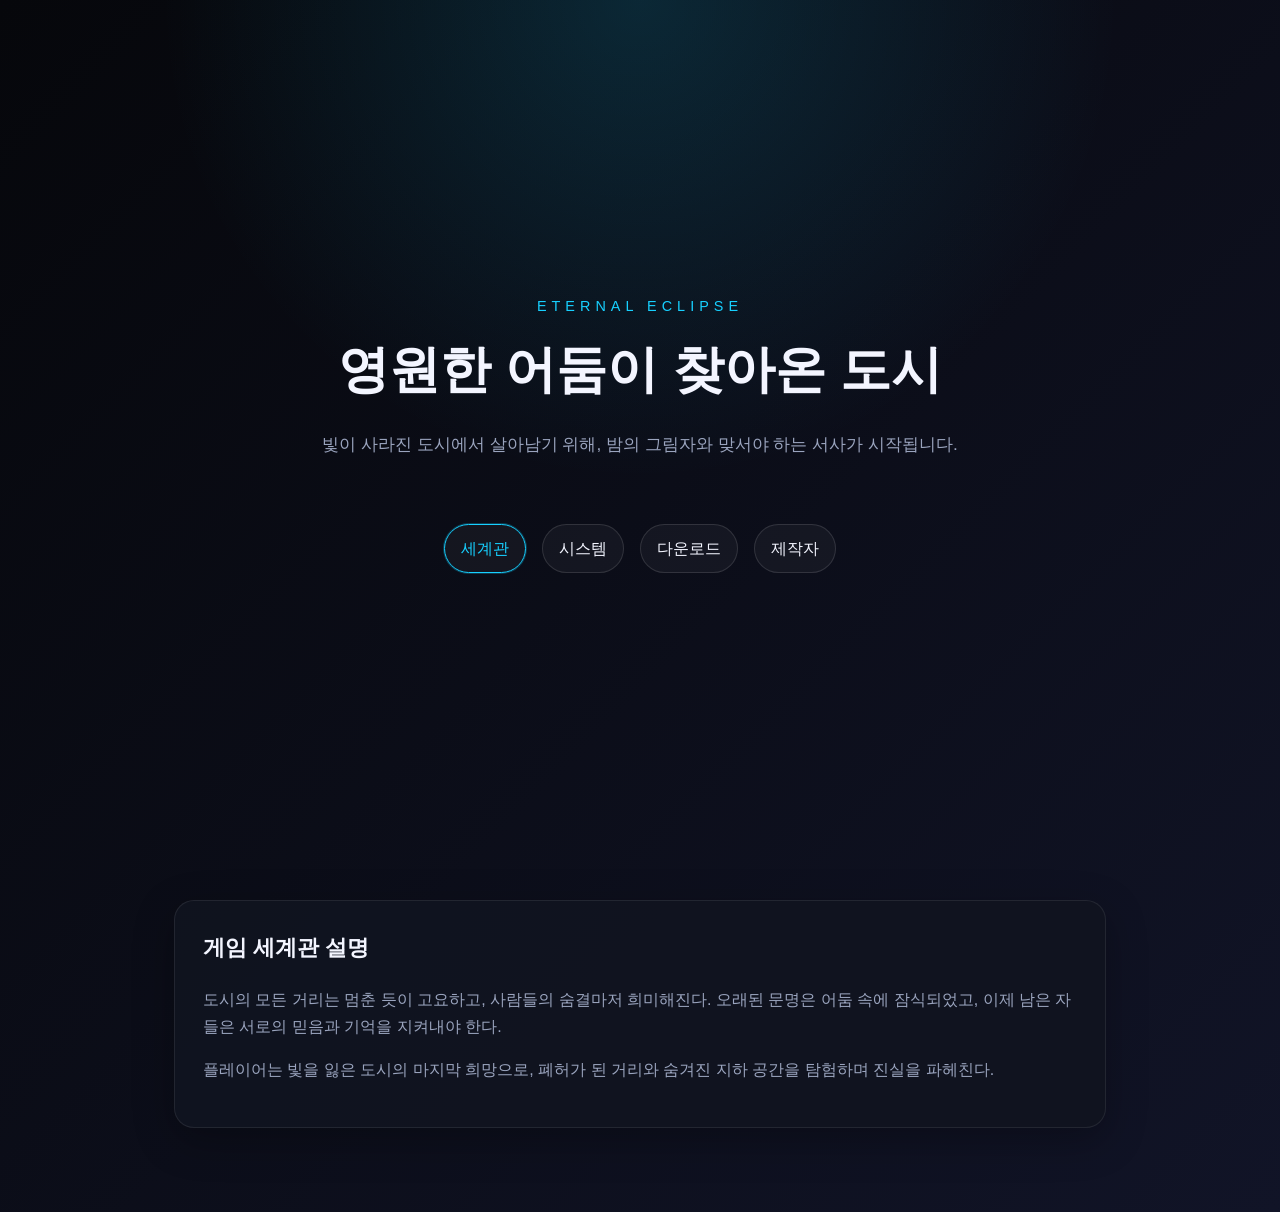
==== Page/index.html @ 592f7f51 "[Init] Base Page Base Init" ====
<!DOCTYPE html>
<html lang="ko">
  <head>
    <meta charset="UTF-8" />
    <meta name="viewport" content="width=device-width, initial-scale=1.0" />
    <title>Eternal Eclipse</title>
    <meta
      name="description"
      content="영원한 어둠이 찾아온 도시, Eternal Eclipse의 게임 소개 페이지"
    />
    <link rel="stylesheet" href="styles.css" />
  </head>
  <body>
    <header class="hero">
      <div class="hero-content">
        <p class="eyebrow">Eternal Eclipse</p>
        <h1>영원한 어둠이 찾아온 도시</h1>
        <p class="hero-text">
          빛이 사라진 도시에서 살아남기 위해, 밤의 그림자와 맞서야 하는
          서사가 시작됩니다.
        </p>
      </div>

      <nav class="top-nav" aria-label="게임 소개 메뉴">
        <button class="nav-link active" data-tab="world" type="button">세계관</button>
        <button class="nav-link" data-tab="system" type="button">시스템</button>
        <button class="nav-link" data-tab="download" type="button">다운로드</button>
        <button class="nav-link" data-tab="credits" type="button">제작자</button>
      </nav>
    </header>

    <main>
      <section class="card tab-panel active" data-panel="world">
        <h2>게임 세계관 설명</h2>
        <p>
          도시의 모든 거리는 멈춘 듯이 고요하고, 사람들의 숨결마저 희미해진다.
          오래된 문명은 어둠 속에 잠식되었고, 이제 남은 자들은 서로의 믿음과
          기억을 지켜내야 한다.
        </p>
        <p>
          플레이어는 빛을 잃은 도시의 마지막 희망으로, 폐허가 된 거리와
          숨겨진 지하 공간을 탐험하며 진실을 파헤친다.
        </p>
      </section>

      <section class="card tab-panel" data-panel="system">
        <h2>게임 시스템 설명</h2>
        <ul class="feature-list">
          <li>탐험 중심의 서사형 진행</li>
          <li>자원 관리와 위험한 선택의 갈등</li>
          <li>상황에 따라 달라지는 전투와 회피 시스템</li>
          <li>도시의 여러 구역을 탐색하며 숨겨진 비밀 발견</li>
        </ul>
      </section>

      <section class="card tab-panel" data-panel="download">
        <h2>게임 다운로드</h2>
        <p>
          현재는 PC 버전 중심으로 준비되었고, 모바일 버전은 이후 확장할 수 있도록
          구조를 미리 분리해 두었습니다.
        </p>
        <div class="download-grid">
          <article class="download-card">
            <h3>PC 버전</h3>
            <p>Windows용 실행 파일을 제공합니다.</p>
            <a href="#" class="button primary">PC 다운로드</a>
          </article>
          <article class="download-card">
            <h3>모바일 버전</h3>
            <p>Android / iOS용 배포는 향후 업데이트 예정입니다.</p>
            <a href="#" class="button secondary disabled">준비 중</a>
          </article>
        </div>
      </section>

      <section class="card tab-panel" data-panel="credits">
        <h2>게임 제작자 탭</h2>
        <p>
          제작: 팀 Eclipse<br />
          기획/디자인: [이름 입력]<br />
          프로그래밍: [이름 입력]<br />
          아트/사운드: [이름 입력]
        </p>
      </section>
    </main>

    <script>
      const tabs = document.querySelectorAll('.nav-link, .button[data-tab]');
      const panels = document.querySelectorAll('.tab-panel');

      tabs.forEach((tab) => {
        tab.addEventListener('click', () => {
          const target = tab.dataset.tab;

          tabs.forEach((button) => button.classList.toggle('active', button === tab));
          panels.forEach((panel) => {
            panel.classList.toggle('active', panel.dataset.panel === target);
          });
        });
      });
    </script>
  </body>
</html>
---- Page/styles.css ----
:root {
  color-scheme: dark;
  --bg: #06070b;
  --panel: rgba(17, 20, 32, 0.92);
  --text: #f3f5ff;
  --muted: #9aa4be;
  --accent: #7b5cff;
  --accent-2: #17d0ff;
}

* {
  box-sizing: border-box;
}

body {
  margin: 0;
  font-family: "Pretendard", "Noto Sans KR", Arial, sans-serif;
  color: var(--text);
  background:
    radial-gradient(circle at top, rgba(23, 208, 255, 0.15), transparent 35%),
    linear-gradient(135deg, #06070b 0%, #111427 100%);
  line-height: 1.7;
}

.hero {
  min-height: 100vh;
  padding: 24px 24px 60px;
  display: flex;
  flex-direction: column;
  justify-content: center;
}

.top-nav {
  display: flex;
  justify-content: center;
  gap: 16px;
  flex-wrap: wrap;
  margin-top: 36px;
  margin-bottom: 12px;
}

.nav-link,
.button {
  font: inherit;
  border: 1px solid rgba(255, 255, 255, 0.12);
  border-radius: 999px;
  background: rgba(255, 255, 255, 0.04);
  color: var(--text);
  cursor: pointer;
  transition: 0.2s ease;
}

.nav-link {
  padding: 10px 16px;
}

.nav-link:hover,
.button:hover {
  border-color: var(--accent-2);
  color: var(--accent-2);
}

.nav-link.active {
  border-color: var(--accent-2);
  color: var(--accent-2);
  box-shadow: 0 0 0 1px rgba(23, 208, 255, 0.25);
}

.hero-content {
  max-width: 780px;
  margin: 0 auto;
  text-align: center;
}

.eyebrow {
  letter-spacing: 0.35em;
  text-transform: uppercase;
  color: var(--accent-2);
  font-size: 0.9rem;
  margin-bottom: 8px;
}

h1 {
  font-size: clamp(2.3rem, 4vw, 3.7rem);
  margin: 0 0 16px;
}

.hero-text {
  font-size: 1.08rem;
  color: var(--muted);
  margin-bottom: 28px;
}

.button {
  display: inline-block;
  padding: 12px 20px;
  text-decoration: none;
  font-weight: 700;
  margin-top: 8px;
}

.button.primary {
  background: linear-gradient(90deg, var(--accent), var(--accent-2));
  color: #fff;
}

.button.secondary {
  background: transparent;
  color: var(--text);
}

.button.disabled {
  opacity: 0.65;
  cursor: not-allowed;
  pointer-events: none;
}

main {
  max-width: 980px;
  margin: 0 auto;
  padding: 0 24px 60px;
}

.card {
  background: var(--panel);
  border: 1px solid rgba(255, 255, 255, 0.08);
  border-radius: 20px;
  padding: 28px;
  margin-bottom: 24px;
  box-shadow: 0 12px 40px rgba(0, 0, 0, 0.28);
}

.card h2 {
  margin-top: 0;
  font-size: 1.4rem;
}

.card p,
.card li {
  color: var(--muted);
}

.tab-panel {
  display: none;
}

.tab-panel.active {
  display: block;
}

.feature-list {
  padding-left: 20px;
}

.download-grid {
  display: grid;
  grid-template-columns: repeat(2, minmax(0, 1fr));
  gap: 16px;
  margin-top: 20px;
}

.download-card {
  padding: 18px;
  border: 1px solid rgba(255, 255, 255, 0.1);
  border-radius: 16px;
  background: rgba(255, 255, 255, 0.03);
}

.download-card h3 {
  margin-top: 0;
}

@media (max-width: 640px) {
  .hero {
    padding: 18px 16px 44px;
  }

  .card {
    padding: 22px;
  }

  .download-grid {
    grid-template-columns: 1fr;
  }
}
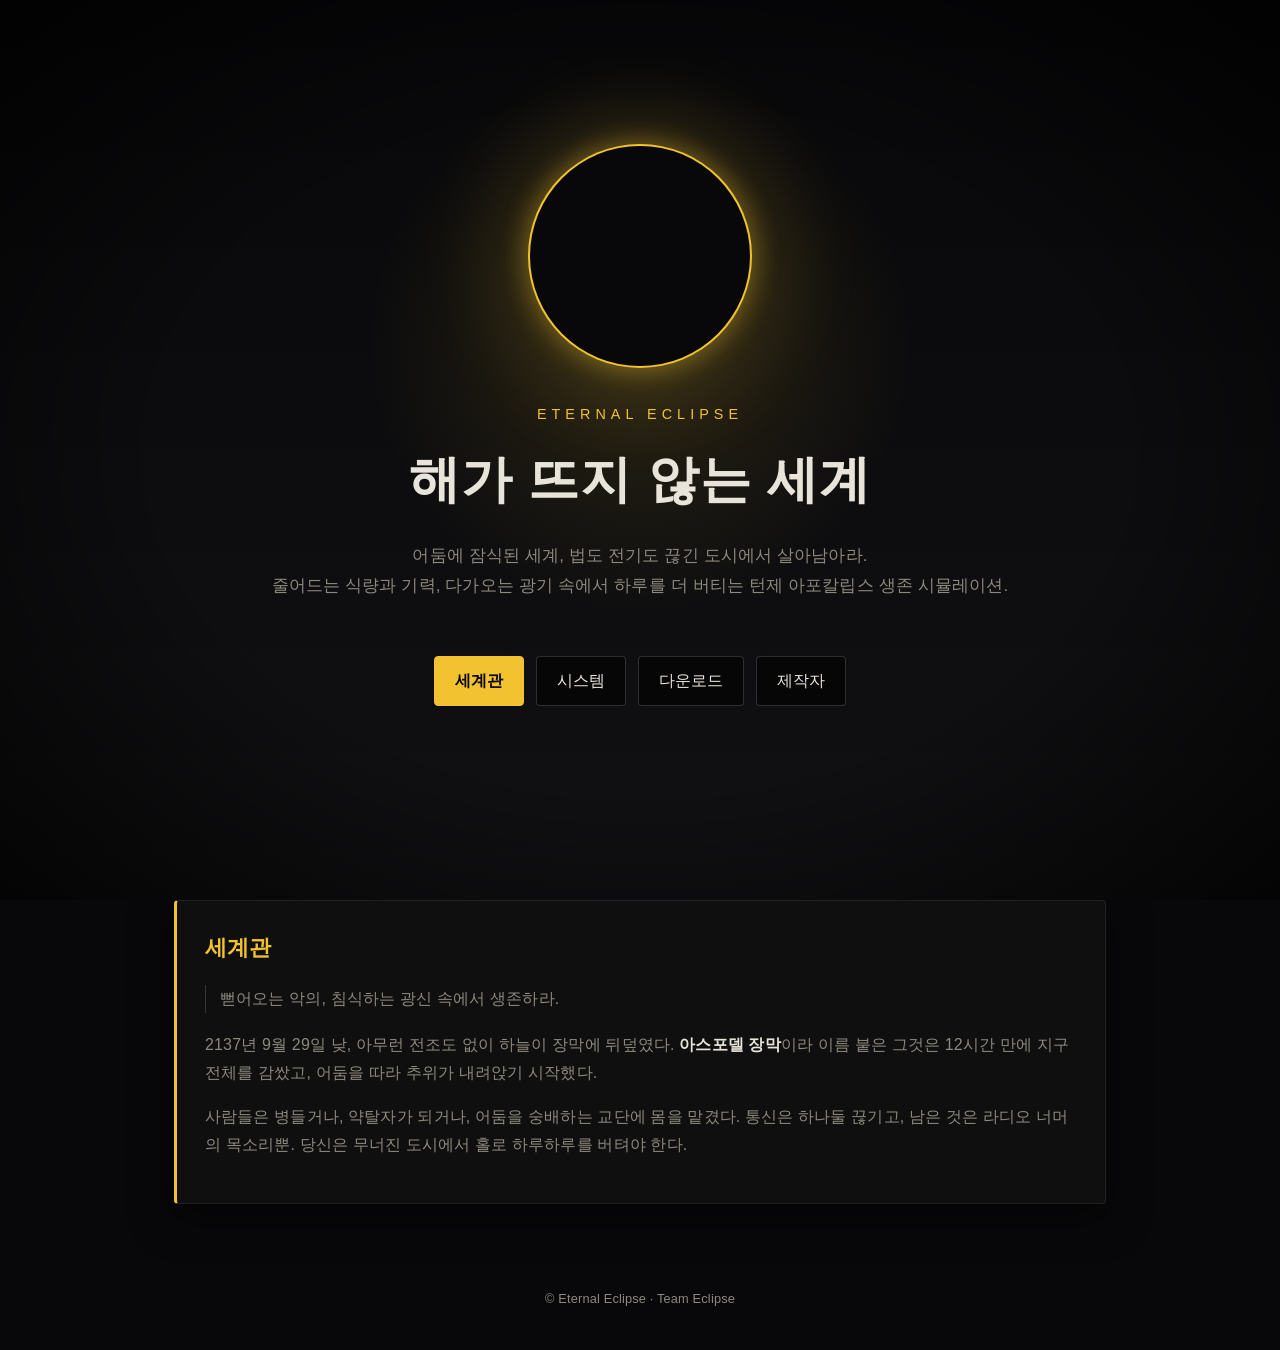
==== commit 2d497276: "[Design] 페이지 스타일 변경 #페이지 스타일 - 기존 페이지 스타일(검정&파랑)에서, 게임과 동일한 테마색을 이용한 스타일로 변경" ====
--- a/Page/index.html
+++ b/Page/index.html
@@ -1,103 +1,146 @@
-<!DOCTYPE html>
-<html lang="ko">
-  <head>
-    <meta charset="UTF-8" />
-    <meta name="viewport" content="width=device-width, initial-scale=1.0" />
-    <title>Eternal Eclipse</title>
-    <meta
-      name="description"
-      content="영원한 어둠이 찾아온 도시, Eternal Eclipse의 게임 소개 페이지"
-    />
-    <link rel="stylesheet" href="styles.css" />
-  </head>
-  <body>
-    <header class="hero">
-      <div class="hero-content">
-        <p class="eyebrow">Eternal Eclipse</p>
-        <h1>영원한 어둠이 찾아온 도시</h1>
-        <p class="hero-text">
-          빛이 사라진 도시에서 살아남기 위해, 밤의 그림자와 맞서야 하는
-          서사가 시작됩니다.
-        </p>
-      </div>
-
-      <nav class="top-nav" aria-label="게임 소개 메뉴">
-        <button class="nav-link active" data-tab="world" type="button">세계관</button>
-        <button class="nav-link" data-tab="system" type="button">시스템</button>
-        <button class="nav-link" data-tab="download" type="button">다운로드</button>
-        <button class="nav-link" data-tab="credits" type="button">제작자</button>
-      </nav>
-    </header>
-
-    <main>
-      <section class="card tab-panel active" data-panel="world">
-        <h2>게임 세계관 설명</h2>
-        <p>
-          도시의 모든 거리는 멈춘 듯이 고요하고, 사람들의 숨결마저 희미해진다.
-          오래된 문명은 어둠 속에 잠식되었고, 이제 남은 자들은 서로의 믿음과
-          기억을 지켜내야 한다.
-        </p>
-        <p>
-          플레이어는 빛을 잃은 도시의 마지막 희망으로, 폐허가 된 거리와
-          숨겨진 지하 공간을 탐험하며 진실을 파헤친다.
-        </p>
-      </section>
-
-      <section class="card tab-panel" data-panel="system">
-        <h2>게임 시스템 설명</h2>
-        <ul class="feature-list">
-          <li>탐험 중심의 서사형 진행</li>
-          <li>자원 관리와 위험한 선택의 갈등</li>
-          <li>상황에 따라 달라지는 전투와 회피 시스템</li>
-          <li>도시의 여러 구역을 탐색하며 숨겨진 비밀 발견</li>
-        </ul>
-      </section>
-
-      <section class="card tab-panel" data-panel="download">
-        <h2>게임 다운로드</h2>
-        <p>
-          현재는 PC 버전 중심으로 준비되었고, 모바일 버전은 이후 확장할 수 있도록
-          구조를 미리 분리해 두었습니다.
-        </p>
-        <div class="download-grid">
-          <article class="download-card">
-            <h3>PC 버전</h3>
-            <p>Windows용 실행 파일을 제공합니다.</p>
-            <a href="#" class="button primary">PC 다운로드</a>
-          </article>
-          <article class="download-card">
-            <h3>모바일 버전</h3>
-            <p>Android / iOS용 배포는 향후 업데이트 예정입니다.</p>
-            <a href="#" class="button secondary disabled">준비 중</a>
-          </article>
-        </div>
-      </section>
-
-      <section class="card tab-panel" data-panel="credits">
-        <h2>게임 제작자 탭</h2>
-        <p>
-          제작: 팀 Eclipse<br />
-          기획/디자인: [이름 입력]<br />
-          프로그래밍: [이름 입력]<br />
-          아트/사운드: [이름 입력]
-        </p>
-      </section>
-    </main>
-
-    <script>
-      const tabs = document.querySelectorAll('.nav-link, .button[data-tab]');
-      const panels = document.querySelectorAll('.tab-panel');
-
-      tabs.forEach((tab) => {
-        tab.addEventListener('click', () => {
-          const target = tab.dataset.tab;
-
-          tabs.forEach((button) => button.classList.toggle('active', button === tab));
-          panels.forEach((panel) => {
-            panel.classList.toggle('active', panel.dataset.panel === target);
-          });
-        });
-      });
-    </script>
-  </body>
-</html>
+<!DOCTYPE html>
+<html lang="ko">
+  <head>
+    <meta charset="UTF-8" />
+    <meta name="viewport" content="width=device-width, initial-scale=1.0" />
+    <title>Eternal Eclipse</title>
+    <meta
+      name="description"
+      content="해가 뜨지 않는 세계에서 하루를 더 버티는 턴제 아포칼립스 생존 시뮬레이션, Eternal Eclipse"
+    />
+    <meta name="theme-color" content="#08080a" />
+    <link rel="stylesheet" href="styles.css" />
+  </head>
+  <body>
+    <header class="hero">
+      <div class="hero-content">
+        <div class="eclipse" aria-hidden="true"></div>
+        <p class="eyebrow">Eternal Eclipse</p>
+        <h1>해가 뜨지 않는 세계</h1>
+        <p class="hero-text">
+          어둠에 잠식된 세계, 법도 전기도 끊긴 도시에서 살아남아라.<br />
+          줄어드는 식량과 기력, 다가오는 광기 속에서 하루를 더 버티는
+          턴제 아포칼립스 생존 시뮬레이션.
+        </p>
+      </div>
+
+      <nav class="top-nav" aria-label="게임 소개 메뉴">
+        <button class="nav-link active" data-tab="world" type="button">세계관</button>
+        <button class="nav-link" data-tab="system" type="button">시스템</button>
+        <button class="nav-link" data-tab="download" type="button">다운로드</button>
+        <button class="nav-link" data-tab="credits" type="button">제작자</button>
+      </nav>
+    </header>
+
+    <main>
+      <section class="card tab-panel active" data-panel="world">
+        <h2>세계관</h2>
+        <p class="quote">뻗어오는 악의, 침식하는 광신 속에서 생존하라.</p>
+        <p>
+          2137년 9월 29일 낮, 아무런 전조도 없이 하늘이 장막에 뒤덮였다.
+          <strong>아스포델 장막</strong>이라 이름 붙은 그것은 12시간 만에 지구 전체를
+          감쌌고, 어둠을 따라 추위가 내려앉기 시작했다.
+        </p>
+        <p>
+          사람들은 병들거나, 약탈자가 되거나, 어둠을 숭배하는 교단에 몸을 맡겼다.
+          통신은 하나둘 끊기고, 남은 것은 라디오 너머의 목소리뿐.
+          당신은 무너진 도시에서 홀로 하루하루를 버텨야 한다.
+        </p>
+      </section>
+
+      <section class="card tab-panel" data-panel="system">
+        <h2>시스템</h2>
+        <ul class="feature-list">
+          <li><strong>하루는 낮·저녁·밤, 세 번의 선택</strong> — 행동마다 시간과 기력이 줄어든다. 탐색할 것인가, 쉴 것인가, 떠날 것인가.</li>
+          <li><strong>무게로 관리하는 소지품</strong> — 가져갈 수 있는 것은 한정되어 있다. 음식은 상하고, 무기와 도구는 닳는다.</li>
+          <li><strong>제작</strong> — 사과 한 알도, 야구방망이 한 자루도 손을 거치면 다른 무언가가 된다.</li>
+          <li><strong>예측할 수 없는 조우</strong> — 구역을 뒤질 때마다 물자, 생존자, 혹은 적과 마주친다.</li>
+          <li><strong>기록에 도전</strong> — 체력이 다하는 순간 남는 것은 "N일 생존"이라는 기록뿐.</li>
+        </ul>
+      </section>
+
+      <section class="card tab-panel" data-panel="download">
+        <h2>다운로드</h2>
+        <p>
+          현재 PC Demo 버전을 준비 중이며, 출시에 앞서 클로즈 알파 테스터를 모집합니다.
+        </p>
+        <div class="download-grid">
+          <article class="download-card">
+            <h3>PC 버전</h3>
+            <p>Windows용 실행 파일을 제공합니다. 압축을 푼 뒤 <strong>Eclipse.exe</strong>를 실행하세요.</p>
+            <a
+              href="#"
+              class="button secondary disabled"
+              data-link="pcDownload"
+              data-label-ready="PC 다운로드"
+              data-download
+              aria-disabled="true"
+            >준비 중</a>
+          </article>
+          <article class="download-card">
+            <h3>클로즈 알파 테스트</h3>
+            <p>참여 신청 설문을 작성해 주시면 테스트 일정과 빌드를 안내해 드립니다.</p>
+            <a
+              href="#"
+              class="button secondary disabled"
+              data-link="survey"
+              data-label-ready="참여 신청하기"
+              aria-disabled="true"
+            >설문 준비 중</a>
+          </article>
+        </div>
+      </section>
+
+      <section class="card tab-panel" data-panel="credits">
+        <h2>제작자</h2>
+        <p>
+          제작: 팀 Eclipse<br />
+          기획/디자인: [이름 입력]<br />
+          프로그래밍: [이름 입력]<br />
+          아트/사운드: [이름 입력]
+        </p>
+      </section>
+    </main>
+
+    <footer class="footer">© Eternal Eclipse · Team Eclipse</footer>
+
+    <script>
+      /* 외부 링크 설정 — URL만 채우면 해당 버튼이 자동으로 활성화된다. */
+      const SITE_LINKS = {
+        pcDownload: '../Downloads/Eclipse_v0_2_0_20261127_0107.zip', // PC 빌드 v0.2.0
+        survey: '', // 클로즈 알파 테스트 신청 설문 (작성 중)
+      };
+
+      document.querySelectorAll('[data-link]').forEach((link) => {
+        const url = SITE_LINKS[link.dataset.link];
+        if (!url) return;
+
+        link.href = url;
+        if (link.hasAttribute('data-download')) {
+          link.setAttribute('download', '');
+        } else {
+          link.target = '_blank';
+          link.rel = 'noopener noreferrer';
+        }
+        link.textContent = link.dataset.labelReady || link.textContent;
+        link.classList.remove('disabled');
+        link.classList.replace('secondary', 'primary');
+        link.removeAttribute('aria-disabled');
+      });
+
+      const tabs = document.querySelectorAll('.nav-link, .button[data-tab]');
+      const panels = document.querySelectorAll('.tab-panel');
+
+      tabs.forEach((tab) => {
+        tab.addEventListener('click', () => {
+          const target = tab.dataset.tab;
+
+          tabs.forEach((button) => button.classList.toggle('active', button === tab));
+          panels.forEach((panel) => {
+            panel.classList.toggle('active', panel.dataset.panel === target);
+          });
+        });
+      });
+    </script>
+  </body>
+</html>
--- a/Page/styles.css
+++ b/Page/styles.css
@@ -1,185 +1,307 @@
-:root {
-  color-scheme: dark;
-  --bg: #06070b;
-  --panel: rgba(17, 20, 32, 0.92);
-  --text: #f3f5ff;
-  --muted: #9aa4be;
-  --accent: #7b5cff;
-  --accent-2: #17d0ff;
-}
-
-* {
-  box-sizing: border-box;
-}
-
-body {
-  margin: 0;
-  font-family: "Pretendard", "Noto Sans KR", Arial, sans-serif;
-  color: var(--text);
-  background:
-    radial-gradient(circle at top, rgba(23, 208, 255, 0.15), transparent 35%),
-    linear-gradient(135deg, #06070b 0%, #111427 100%);
-  line-height: 1.7;
-}
-
-.hero {
-  min-height: 100vh;
-  padding: 24px 24px 60px;
-  display: flex;
-  flex-direction: column;
-  justify-content: center;
-}
-
-.top-nav {
-  display: flex;
-  justify-content: center;
-  gap: 16px;
-  flex-wrap: wrap;
-  margin-top: 36px;
-  margin-bottom: 12px;
-}
-
-.nav-link,
-.button {
-  font: inherit;
-  border: 1px solid rgba(255, 255, 255, 0.12);
-  border-radius: 999px;
-  background: rgba(255, 255, 255, 0.04);
-  color: var(--text);
-  cursor: pointer;
-  transition: 0.2s ease;
-}
-
-.nav-link {
-  padding: 10px 16px;
-}
-
-.nav-link:hover,
-.button:hover {
-  border-color: var(--accent-2);
-  color: var(--accent-2);
-}
-
-.nav-link.active {
-  border-color: var(--accent-2);
-  color: var(--accent-2);
-  box-shadow: 0 0 0 1px rgba(23, 208, 255, 0.25);
-}
-
-.hero-content {
-  max-width: 780px;
-  margin: 0 auto;
-  text-align: center;
-}
-
-.eyebrow {
-  letter-spacing: 0.35em;
-  text-transform: uppercase;
-  color: var(--accent-2);
-  font-size: 0.9rem;
-  margin-bottom: 8px;
-}
-
-h1 {
-  font-size: clamp(2.3rem, 4vw, 3.7rem);
-  margin: 0 0 16px;
-}
-
-.hero-text {
-  font-size: 1.08rem;
-  color: var(--muted);
-  margin-bottom: 28px;
-}
-
-.button {
-  display: inline-block;
-  padding: 12px 20px;
-  text-decoration: none;
-  font-weight: 700;
-  margin-top: 8px;
-}
-
-.button.primary {
-  background: linear-gradient(90deg, var(--accent), var(--accent-2));
-  color: #fff;
-}
-
-.button.secondary {
-  background: transparent;
-  color: var(--text);
-}
-
-.button.disabled {
-  opacity: 0.65;
-  cursor: not-allowed;
-  pointer-events: none;
-}
-
-main {
-  max-width: 980px;
-  margin: 0 auto;
-  padding: 0 24px 60px;
-}
-
-.card {
-  background: var(--panel);
-  border: 1px solid rgba(255, 255, 255, 0.08);
-  border-radius: 20px;
-  padding: 28px;
-  margin-bottom: 24px;
-  box-shadow: 0 12px 40px rgba(0, 0, 0, 0.28);
-}
-
-.card h2 {
-  margin-top: 0;
-  font-size: 1.4rem;
-}
-
-.card p,
-.card li {
-  color: var(--muted);
-}
-
-.tab-panel {
-  display: none;
-}
-
-.tab-panel.active {
-  display: block;
-}
-
-.feature-list {
-  padding-left: 20px;
-}
-
-.download-grid {
-  display: grid;
-  grid-template-columns: repeat(2, minmax(0, 1fr));
-  gap: 16px;
-  margin-top: 20px;
-}
-
-.download-card {
-  padding: 18px;
-  border: 1px solid rgba(255, 255, 255, 0.1);
-  border-radius: 16px;
-  background: rgba(255, 255, 255, 0.03);
-}
-
-.download-card h3 {
-  margin-top: 0;
-}
-
-@media (max-width: 640px) {
-  .hero {
-    padding: 18px 16px 44px;
-  }
-
-  .card {
-    padding: 22px;
-  }
-
-  .download-grid {
-    grid-template-columns: 1fr;
-  }
-}
+/* ============================================================
+   Eternal Eclipse — 소개 페이지 테마
+   인게임 UI 기준: 검은색 메인 + 노란색 포인트 (3주차 베이스 UI)
+   색·간격은 모두 토큰(:root)으로만 참조한다.
+   ============================================================ */
+:root {
+  color-scheme: dark;
+
+  /* Base (검은색 메인) */
+  --bg: #08080a;
+  --bg-2: #111113;
+  --panel: rgba(16, 16, 18, 0.94);
+  --line: rgba(255, 255, 255, 0.08);
+  --line-strong: rgba(255, 255, 255, 0.16);
+
+  /* Text (잿빛 — 아스포델 들판) */
+  --text: #e8e4da;
+  --muted: #8d887d;
+
+  /* Accent (노란색 포인트 — 일식의 코로나) */
+  --accent: #f2c230;
+  --accent-dim: rgba(242, 194, 48, 0.14);
+  --accent-glow: rgba(242, 194, 48, 0.35);
+
+  /* Shape */
+  --radius: 4px;
+
+  /* Font */
+  --font-body: "NEXON Lv2 Gothic", "Pretendard", "Noto Sans KR", sans-serif;
+  --font-title: "NEXON Lv1 Gothic", "NEXON Lv2 Gothic", "Noto Sans KR", sans-serif;
+  --font-logo: "Y1YomiyasuSansSerif", "NEXON Lv1 Gothic", sans-serif;
+}
+
+* {
+  box-sizing: border-box;
+}
+
+body {
+  margin: 0;
+  font-family: var(--font-body);
+  color: var(--text);
+  background: var(--bg);
+  line-height: 1.75;
+  letter-spacing: 0.01em;
+}
+
+/* 화면 전체 비네트 — 빛이 가장자리부터 꺼지는 느낌 */
+body::after {
+  content: "";
+  position: fixed;
+  inset: 0;
+  pointer-events: none;
+  background: radial-gradient(ellipse at center, transparent 55%, rgba(0, 0, 0, 0.75) 100%);
+  z-index: 10;
+}
+
+/* ---------- Hero ---------- */
+.hero {
+  position: relative;
+  min-height: 100vh;
+  padding: 24px 24px 60px;
+  display: flex;
+  flex-direction: column;
+  justify-content: center;
+  overflow: hidden;
+  background:
+    radial-gradient(circle at 50% 38%, var(--accent-dim), transparent 32%),
+    linear-gradient(180deg, var(--bg) 0%, var(--bg-2) 100%);
+}
+
+/* 일식 — 검은 원판 + 노란 코로나 */
+.eclipse {
+  width: clamp(140px, 22vw, 220px);
+  aspect-ratio: 1;
+  margin: 0 auto 36px;
+  border-radius: 50%;
+  background: var(--bg);
+  box-shadow:
+    0 0 0 2px var(--accent),
+    0 0 24px 6px var(--accent-glow),
+    0 0 90px 30px var(--accent-dim);
+  animation: corona 6s ease-in-out infinite;
+}
+
+@keyframes corona {
+  0%, 100% { box-shadow: 0 0 0 2px var(--accent), 0 0 24px 6px var(--accent-glow), 0 0 90px 30px var(--accent-dim); }
+  50%      { box-shadow: 0 0 0 1px var(--accent), 0 0 14px 3px var(--accent-glow), 0 0 60px 18px var(--accent-dim); }
+}
+
+@media (prefers-reduced-motion: reduce) {
+  .eclipse { animation: none; }
+}
+
+.hero-content {
+  max-width: 780px;
+  margin: 0 auto;
+  text-align: center;
+}
+
+.eyebrow {
+  font-family: var(--font-logo);
+  letter-spacing: 0.35em;
+  text-transform: uppercase;
+  color: var(--accent);
+  font-size: 0.9rem;
+  margin-bottom: 8px;
+}
+
+h1 {
+  font-family: var(--font-title);
+  font-size: clamp(2.1rem, 4vw, 3.4rem);
+  margin: 0 0 16px;
+  letter-spacing: 0.02em;
+}
+
+.hero-text {
+  font-size: 1.05rem;
+  color: var(--muted);
+  margin-bottom: 28px;
+}
+
+/* ---------- Nav / Button (인게임 HUD 버튼 톤) ---------- */
+.top-nav {
+  display: flex;
+  justify-content: center;
+  gap: 12px;
+  flex-wrap: wrap;
+  margin-top: 28px;
+  margin-bottom: 12px;
+}
+
+.nav-link,
+.button {
+  font: inherit;
+  border: 1px solid var(--line-strong);
+  border-radius: var(--radius);
+  background: rgba(0, 0, 0, 0.55);
+  color: var(--text);
+  cursor: pointer;
+  transition: border-color 0.2s ease, color 0.2s ease, background 0.2s ease;
+}
+
+.nav-link {
+  padding: 10px 20px;
+}
+
+.nav-link:hover,
+.button:hover {
+  border-color: var(--accent);
+  color: var(--accent);
+}
+
+.nav-link.active {
+  border-color: var(--accent);
+  background: var(--accent);
+  color: var(--bg);
+  font-weight: 700;
+}
+
+.nav-link:focus-visible,
+.button:focus-visible {
+  outline: 2px solid var(--accent);
+  outline-offset: 2px;
+}
+
+.button {
+  display: inline-block;
+  padding: 12px 22px;
+  text-decoration: none;
+  font-weight: 700;
+  margin-top: 8px;
+}
+
+.button.primary {
+  background: var(--accent);
+  border-color: var(--accent);
+  color: var(--bg);
+}
+
+.button.primary:hover {
+  background: transparent;
+  color: var(--accent);
+}
+
+.button.secondary {
+  background: transparent;
+  color: var(--muted);
+}
+
+.button.disabled {
+  opacity: 0.5;
+  cursor: not-allowed;
+  pointer-events: none;
+}
+
+/* ---------- Content ---------- */
+main {
+  max-width: 980px;
+  margin: 0 auto;
+  padding: 0 24px 60px;
+}
+
+.card {
+  background: var(--panel);
+  border: 1px solid var(--line);
+  border-left: 3px solid var(--accent);
+  border-radius: var(--radius);
+  padding: 28px;
+  margin-bottom: 24px;
+  box-shadow: 0 12px 40px rgba(0, 0, 0, 0.5);
+}
+
+.card h2 {
+  margin-top: 0;
+  font-family: var(--font-title);
+  font-size: 1.35rem;
+  color: var(--accent);
+}
+
+.card p,
+.card li {
+  color: var(--muted);
+}
+
+.card strong {
+  color: var(--text);
+}
+
+.tab-panel {
+  display: none;
+}
+
+.tab-panel.active {
+  display: block;
+  animation: fade-in 0.35s ease;
+}
+
+@keyframes fade-in {
+  from { opacity: 0; transform: translateY(4px); }
+  to   { opacity: 1; transform: none; }
+}
+
+.quote {
+  margin: 0 0 18px;
+  padding-left: 14px;
+  border-left: 1px solid var(--line-strong);
+  color: var(--text);
+}
+
+.feature-list {
+  list-style: none;
+  padding-left: 0;
+}
+
+.feature-list li {
+  position: relative;
+  padding-left: 18px;
+  margin-bottom: 10px;
+}
+
+.feature-list li::before {
+  content: "■";
+  position: absolute;
+  left: 0;
+  font-size: 0.6rem;
+  top: 0.55em;
+  color: var(--accent);
+}
+
+.download-grid {
+  display: grid;
+  grid-template-columns: repeat(2, minmax(0, 1fr));
+  gap: 16px;
+  margin-top: 20px;
+}
+
+.download-card {
+  padding: 18px;
+  border: 1px solid var(--line);
+  border-radius: var(--radius);
+  background: rgba(255, 255, 255, 0.02);
+}
+
+.download-card h3 {
+  margin-top: 0;
+}
+
+.footer {
+  text-align: center;
+  font-size: 0.8rem;
+  color: var(--muted);
+  padding: 0 24px 40px;
+}
+
+@media (max-width: 640px) {
+  .hero {
+    padding: 18px 16px 44px;
+  }
+
+  .card {
+    padding: 22px;
+  }
+
+  .download-grid {
+    grid-template-columns: 1fr;
+  }
+}
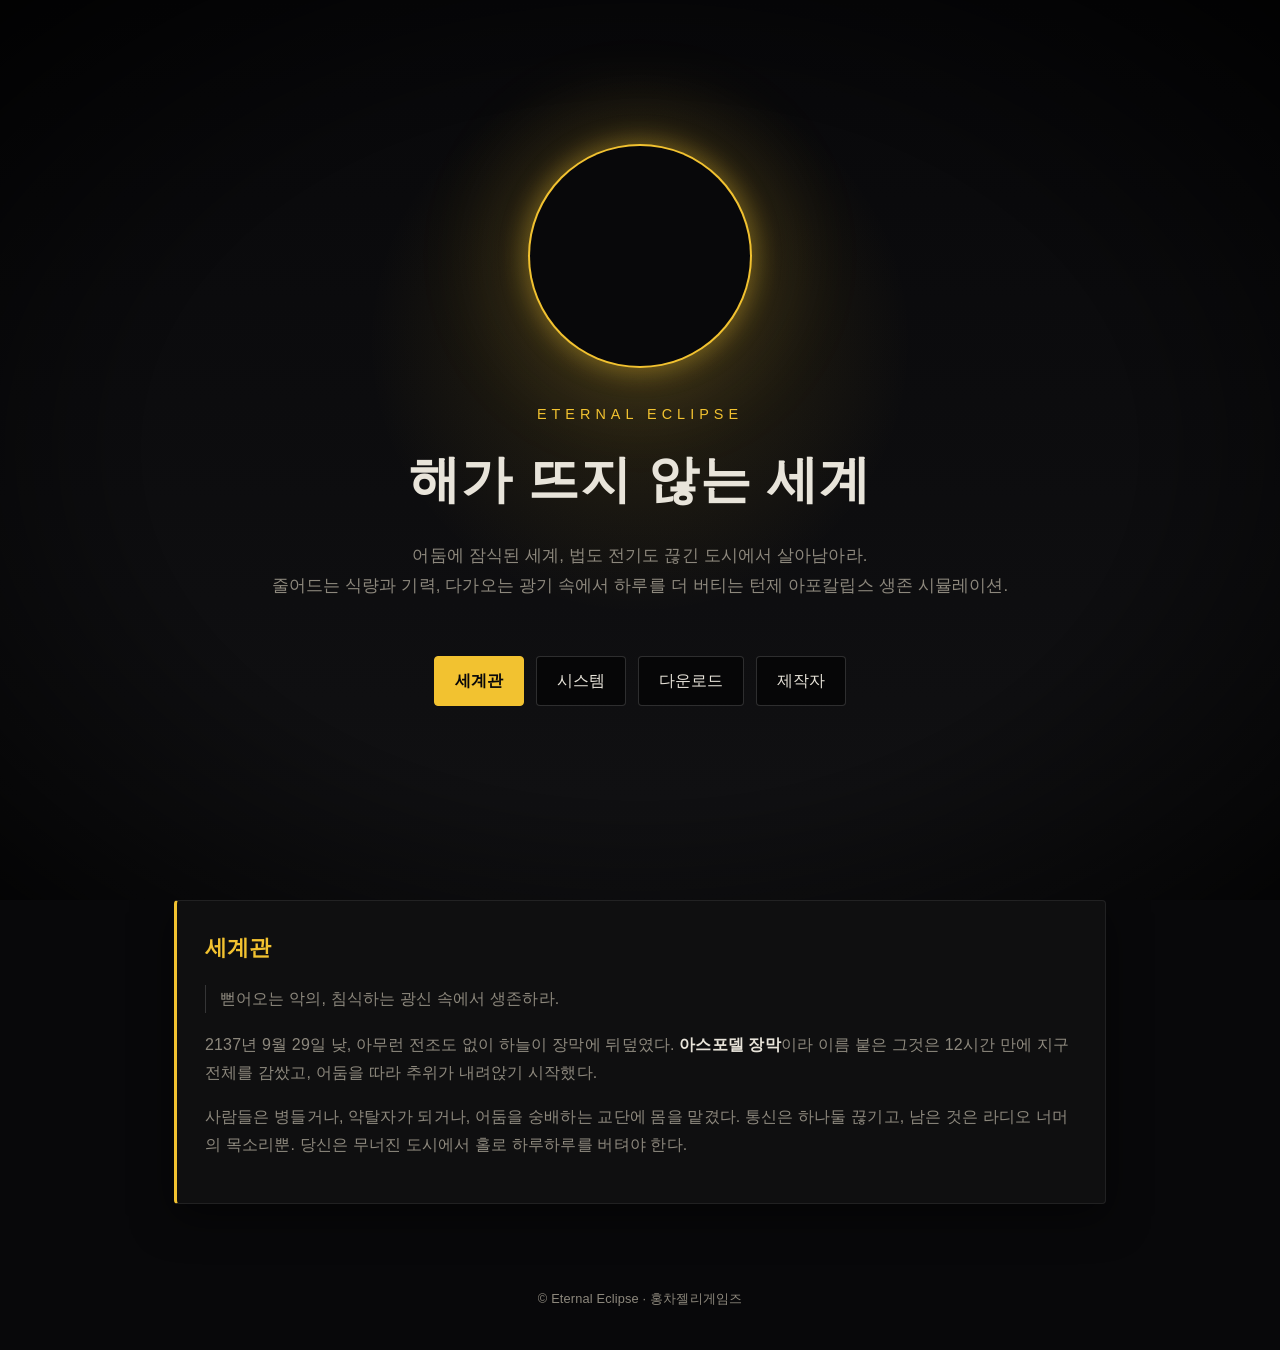
==== commit efa261e6: "[Add] 크레딧" ====
--- a/Page/index.html
+++ b/Page/index.html
@@ -94,15 +94,14 @@
       <section class="card tab-panel" data-panel="credits">
         <h2>제작자</h2>
         <p>
-          제작: 팀 Eclipse<br />
-          기획/디자인: [이름 입력]<br />
-          프로그래밍: [이름 입력]<br />
-          아트/사운드: [이름 입력]
+          제작: 홍차젤리게임즈<br />
+          기획/프로그래밍: 티백고래<br />
+          캐릭터 아트: 히노
         </p>
       </section>
     </main>
 
-    <footer class="footer">© Eternal Eclipse · Team Eclipse</footer>
+    <footer class="footer">© Eternal Eclipse · 홍차젤리게임즈</footer>
 
     <script>
       /* 외부 링크 설정 — URL만 채우면 해당 버튼이 자동으로 활성화된다. */
